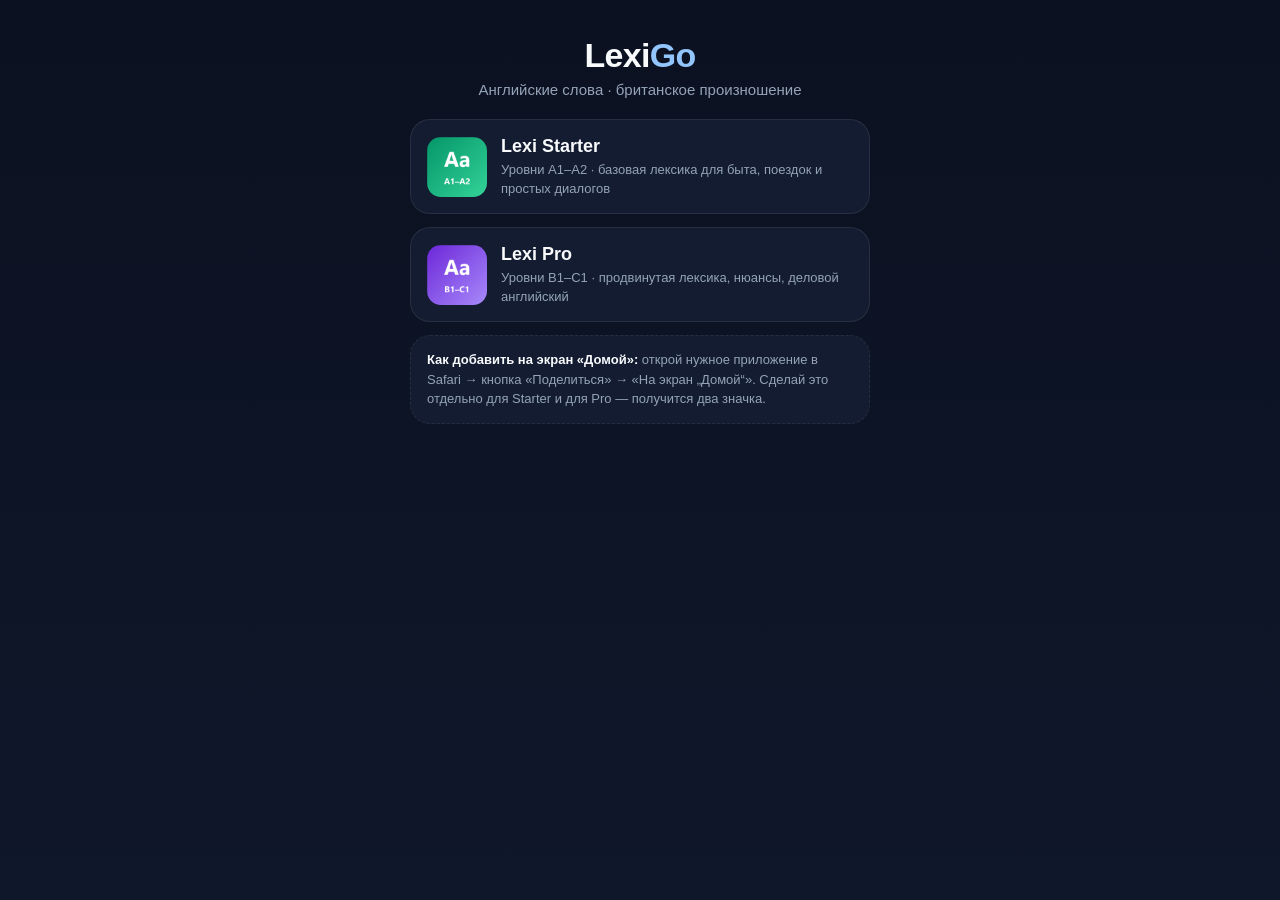
==== index.html @ 26621e14 "Add LexiGo Starter and Pro apps" ====
<!DOCTYPE html>
<html lang="ru">
<head>
  <meta charset="UTF-8" />
  <meta name="viewport" content="width=device-width, initial-scale=1.0, viewport-fit=cover" />
  <meta name="apple-mobile-web-app-capable" content="yes" />
  <meta name="apple-mobile-web-app-status-bar-style" content="black-translucent" />
  <meta name="apple-mobile-web-app-title" content="LexiGo" />
  <meta name="theme-color" content="#0b1120" />
  <link rel="apple-touch-icon" href="icon-starter.png" />
  <title>LexiGo</title>
  <link rel="stylesheet" href="app.css" />
  <style>
    :root { --accent: #3b82f6; --accent-soft: #93c5fd; --accent-ink: #fff; }
    .hero { text-align: center; padding: 28px 0 8px; }
    .hero h1 { font-size: 34px; margin: 0 0 6px; letter-spacing: -0.02em; }
    .hero h1 span { color: var(--accent-soft); }
    .hero p { color: var(--muted); margin: 0; font-size: 15px; }
    .app-link {
      display: flex; align-items: center; gap: 14px;
      background: var(--card); border: 1px solid var(--border); border-radius: var(--radius);
      padding: 16px; color: var(--text); text-decoration: none;
    }
    .app-link:active { transform: scale(0.98); }
    .app-link img { width: 60px; height: 60px; border-radius: 14px; flex: none; }
    .app-link b { display: block; font-size: 18px; margin-bottom: 3px; }
    .app-link span { color: var(--muted); font-size: 13px; line-height: 1.35; }
    .how { background: var(--card); border: 1px dashed var(--border); border-radius: var(--radius); padding: 14px 16px; font-size: 13px; color: var(--muted); line-height: 1.5; }
    .how b { color: var(--text); }
  </style>
</head>
<body>
  <div class="app">
    <div class="hero">
      <h1>Lexi<span>Go</span></h1>
      <p>Английские слова · британское произношение</p>
    </div>

    <a class="app-link" href="starter.html">
      <img src="icon-starter.png" alt="" />
      <div><b>Lexi Starter</b><span>Уровни A1–A2 · базовая лексика для быта, поездок и простых диалогов</span></div>
    </a>

    <a class="app-link" href="pro.html">
      <img src="icon-pro.png" alt="" />
      <div><b>Lexi Pro</b><span>Уровни B1–C1 · продвинутая лексика, нюансы, деловой английский</span></div>
    </a>

    <div class="how">
      <b>Как добавить на экран «Домой»:</b> открой нужное приложение в Safari → кнопка «Поделиться» → «На экран „Домой“». Сделай это отдельно для Starter и для Pro — получится два значка.
    </div>
  </div>
</body>
</html>
---- app.css ----
:root {
  --bg: #0b1120;
  --bg-2: #0f172a;
  --card: #131c31;
  --card-2: #1b2742;
  --text: #f8fafc;
  --muted: #94a3b8;
  --ok: #22c55e;
  --bad: #ef4444;
  --border: rgba(255, 255, 255, 0.08);
  --radius: 20px;
  /* --accent, --accent-soft, --accent-ink задаются в каждой странице */
}

* { box-sizing: border-box; -webkit-tap-highlight-color: transparent; }

html { background: var(--bg); }

body {
  margin: 0;
  font-family: -apple-system, BlinkMacSystemFont, "SF Pro Display", "Segoe UI", Roboto, sans-serif;
  background: linear-gradient(180deg, var(--bg) 0%, var(--bg-2) 100%);
  color: var(--text);
  min-height: 100dvh;
  display: flex;
  justify-content: center;
  padding: calc(env(safe-area-inset-top) + 8px) 16px calc(24px + env(safe-area-inset-bottom));
  -webkit-user-select: none;
  user-select: none;
}

button { font-family: inherit; }

.app {
  width: 100%;
  max-width: 460px;
  display: flex;
  flex-direction: column;
  gap: 13px;
}

.top-bar { display: flex; align-items: center; justify-content: space-between; gap: 8px; }
.brand { font-size: 20px; font-weight: 800; letter-spacing: -0.02em; text-decoration: none; color: var(--text); }
.brand span { color: var(--accent-soft); }
.brand small { font-size: 12px; color: var(--muted); font-weight: 600; }
.top-controls { display: flex; align-items: center; gap: 6px; }

.pill-btn {
  font-size: 12px;
  font-weight: 700;
  color: #e2e8f0;
  background: var(--card-2);
  border: 1px solid var(--border);
  padding: 7px 10px;
  border-radius: 999px;
  cursor: pointer;
}

.levels { display: grid; gap: 8px; }

.level-btn, .mode-btn {
  background: var(--card);
  border: 1px solid var(--border);
  color: var(--muted);
  padding: 10px 6px;
  border-radius: 14px;
  font-weight: 700;
  font-size: 13px;
  line-height: 1.25;
  cursor: pointer;
  transition: 0.15s ease;
}
.level-btn small { display: block; font-size: 11px; font-weight: 600; opacity: 0.85; margin-top: 2px; }

.level-btn.active {
  background: var(--accent);
  color: var(--accent-ink);
  border-color: transparent;
}

.modes { display: grid; grid-template-columns: repeat(3, 1fr); gap: 8px; }
.mode-btn { font-size: 12px; font-weight: 600; }
.mode-btn.active { background: var(--card-2); color: #fff; border-color: var(--accent-soft); }

.progress-wrap { display: flex; align-items: center; gap: 10px; font-size: 12px; color: var(--muted); }
.progress-bar { flex: 1; height: 7px; background: var(--card); border-radius: 999px; overflow: hidden; }
.progress-fill { height: 100%; width: 0%; background: var(--accent); transition: width 0.25s ease; }

.flashcard, .quiz-card {
  background: var(--card);
  border: 1px solid var(--border);
  border-radius: var(--radius);
  padding: 22px 18px;
  box-shadow: 0 16px 40px rgba(0, 0, 0, 0.35);
}

.flashcard {
  min-height: 300px;
  display: flex;
  flex-direction: column;
  justify-content: space-between;
  cursor: pointer;
}

.label {
  font-size: 12px;
  text-transform: uppercase;
  letter-spacing: 0.06em;
  color: var(--muted);
  margin-bottom: 6px;
  text-align: center;
}

.word-en { font-size: 34px; font-weight: 800; letter-spacing: -0.02em; margin: 6px 0; text-align: center; overflow-wrap: anywhere; }
.ru-trans { font-size: 19px; font-weight: 700; color: var(--accent-soft); text-align: center; margin-bottom: 14px; }

.center { display: flex; justify-content: center; }

.audio-btn {
  display: inline-flex;
  align-items: center;
  gap: 8px;
  background: var(--card-2);
  color: #fff;
  border: 1px solid var(--accent-soft);
  padding: 11px 20px;
  border-radius: 999px;
  font-size: 15px;
  font-weight: 600;
  cursor: pointer;
}
.audio-btn:active, .btn:active, .opt-btn:active { transform: scale(0.97); }

.answer-box { margin-top: 16px; padding-top: 14px; border-top: 1px dashed var(--border); text-align: center; }
.word-ru { font-size: 22px; font-weight: 700; margin-bottom: 10px; }
.example-en { font-size: 15px; color: #e2e8f0; margin-bottom: 4px; }
.example-ru { font-size: 13px; color: var(--muted); }
.hint { font-size: 12px; color: var(--muted); text-align: center; margin-top: 14px; }

.actions { display: grid; grid-template-columns: 1fr 1fr; gap: 10px; margin-top: 12px; }

.btn { border: none; border-radius: 16px; padding: 15px 14px; font-size: 15px; font-weight: 700; cursor: pointer; }
.btn-hard { background: rgba(239, 68, 68, 0.16); color: #fca5a5; border: 1px solid rgba(239, 68, 68, 0.35); }
.btn-easy { background: rgba(34, 197, 94, 0.16); color: #86efac; border: 1px solid rgba(34, 197, 94, 0.35); }
.btn-primary { background: var(--accent); color: var(--accent-ink); width: 100%; }

.quiz-card { display: flex; flex-direction: column; gap: 14px; }
.quiz-word { font-size: 28px; font-weight: 800; text-align: center; overflow-wrap: anywhere; }
.quiz-trans { margin: 6px 0 10px; }
.options { display: flex; flex-direction: column; gap: 9px; }

.opt-btn {
  width: 100%;
  text-align: left;
  background: var(--card-2);
  border: 1px solid var(--border);
  color: var(--text);
  padding: 13px 15px;
  border-radius: 14px;
  font-size: 16px;
  font-weight: 600;
  cursor: pointer;
}
.opt-btn .sub { font-size: 13px; color: var(--accent-soft); margin-top: 3px; font-weight: 600; }
.opt-btn.correct { background: rgba(34, 197, 94, 0.22); border-color: var(--ok); color: #bbf7d0; }
.opt-btn.wrong { background: rgba(239, 68, 68, 0.22); border-color: var(--bad); color: #fecaca; }
.opt-btn:disabled { cursor: default; }

.feedback { min-height: 42px; text-align: center; font-size: 14px; color: #cbd5e1; display: flex; align-items: center; justify-content: center; flex-wrap: wrap; gap: 4px; }

.footer-note { font-size: 11px; color: var(--muted); text-align: center; margin-top: 4px; }
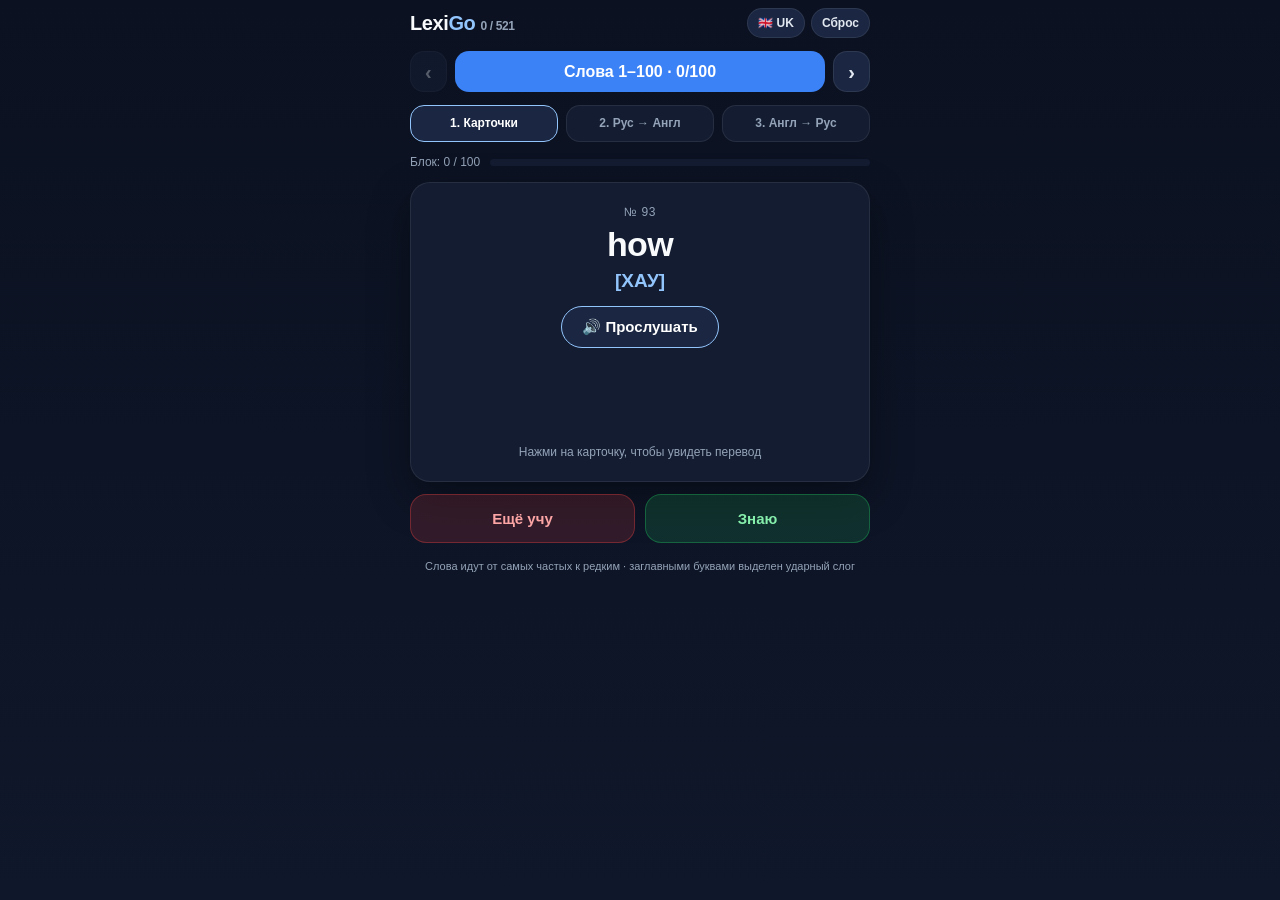
==== commit 9b405553: "Single LexiGo app: words 1-521 in frequency blocks" ====
--- a/index.html
+++ b/index.html
@@ -4,51 +4,51 @@
   <meta charset="UTF-8" />
   <meta name="viewport" content="width=device-width, initial-scale=1.0, viewport-fit=cover" />
   <meta name="apple-mobile-web-app-capable" content="yes" />
+  <meta name="mobile-web-app-capable" content="yes" />
   <meta name="apple-mobile-web-app-status-bar-style" content="black-translucent" />
   <meta name="apple-mobile-web-app-title" content="LexiGo" />
   <meta name="theme-color" content="#0b1120" />
-  <link rel="apple-touch-icon" href="icon-starter.png" />
+  <link rel="apple-touch-icon" href="icon.png" />
+  <link rel="icon" href="icon.png" />
   <title>LexiGo</title>
   <link rel="stylesheet" href="app.css" />
   <style>
-    :root { --accent: #3b82f6; --accent-soft: #93c5fd; --accent-ink: #fff; }
-    .hero { text-align: center; padding: 28px 0 8px; }
-    .hero h1 { font-size: 34px; margin: 0 0 6px; letter-spacing: -0.02em; }
-    .hero h1 span { color: var(--accent-soft); }
-    .hero p { color: var(--muted); margin: 0; font-size: 15px; }
-    .app-link {
-      display: flex; align-items: center; gap: 14px;
-      background: var(--card); border: 1px solid var(--border); border-radius: var(--radius);
-      padding: 16px; color: var(--text); text-decoration: none;
-    }
-    .app-link:active { transform: scale(0.98); }
-    .app-link img { width: 60px; height: 60px; border-radius: 14px; flex: none; }
-    .app-link b { display: block; font-size: 18px; margin-bottom: 3px; }
-    .app-link span { color: var(--muted); font-size: 13px; line-height: 1.35; }
-    .how { background: var(--card); border: 1px dashed var(--border); border-radius: var(--radius); padding: 14px 16px; font-size: 13px; color: var(--muted); line-height: 1.5; }
-    .how b { color: var(--text); }
+    :root { --accent: #3b82f6; --accent-soft: #93c5fd; --accent-ink: #ffffff; }
   </style>
 </head>
 <body>
   <div class="app">
-    <div class="hero">
-      <h1>Lexi<span>Go</span></h1>
-      <p>Английские слова · британское произношение</p>
+    <div class="top-bar">
+      <div class="brand">Lexi<span>Go</span> <small id="totalBadge"></small></div>
+      <div class="top-controls">
+        <button class="pill-btn" id="accentBtn" type="button">🇬🇧 UK</button>
+        <button class="pill-btn" id="resetBtn" type="button">Сброс</button>
+      </div>
     </div>
 
-    <a class="app-link" href="starter.html">
-      <img src="icon-starter.png" alt="" />
-      <div><b>Lexi Starter</b><span>Уровни A1–A2 · базовая лексика для быта, поездок и простых диалогов</span></div>
-    </a>
+    <div class="block-bar">
+      <button class="pill-btn arrow" id="prevBlock" type="button" aria-label="Предыдущий блок">‹</button>
+      <select id="blockSelect" class="block-select" aria-label="Блок слов"></select>
+      <button class="pill-btn arrow" id="nextBlock" type="button" aria-label="Следующий блок">›</button>
+    </div>
 
-    <a class="app-link" href="pro.html">
-      <img src="icon-pro.png" alt="" />
-      <div><b>Lexi Pro</b><span>Уровни B1–C1 · продвинутая лексика, нюансы, деловой английский</span></div>
-    </a>
+    <div class="modes" id="modesBar">
+      <button class="mode-btn" data-mode="cards" type="button">1. Карточки</button>
+      <button class="mode-btn" data-mode="ru2en" type="button">2. Рус → Англ</button>
+      <button class="mode-btn" data-mode="en2ru" type="button">3. Англ → Рус</button>
+    </div>
 
-    <div class="how">
-      <b>Как добавить на экран «Домой»:</b> открой нужное приложение в Safari → кнопка «Поделиться» → «На экран „Домой“». Сделай это отдельно для Starter и для Pro — получится два значка.
+    <div class="progress-wrap">
+      <span id="progressText"></span>
+      <div class="progress-bar"><div class="progress-fill" id="progressFill"></div></div>
     </div>
+
+    <div id="stage"></div>
+    <div class="footer-note">Слова идут от самых частых к редким · заглавными буквами выделен ударный слог</div>
   </div>
+
+  <script src="words-01.js"></script>
+  <script src="words-02.js"></script>
+  <script src="app.js"></script>
 </body>
 </html>
--- a/app.css
+++ b/app.css
@@ -76,6 +76,26 @@
   background: var(--accent);
   color: var(--accent-ink);
   border-color: transparent;
+}
+
+.block-bar { display: flex; gap: 8px; align-items: stretch; }
+.block-bar .arrow { font-size: 20px; line-height: 1; padding: 0 14px; border-radius: 14px; }
+.block-bar .arrow:disabled { opacity: 0.35; }
+.block-select {
+  flex: 1;
+  min-width: 0;
+  appearance: none;
+  -webkit-appearance: none;
+  background: var(--accent);
+  color: var(--accent-ink);
+  border: none;
+  border-radius: 14px;
+  padding: 12px 14px;
+  font-size: 16px;
+  font-weight: 700;
+  font-family: inherit;
+  text-align: center;
+  text-align-last: center;
 }
 
 .modes { display: grid; grid-template-columns: repeat(3, 1fr); gap: 8px; }
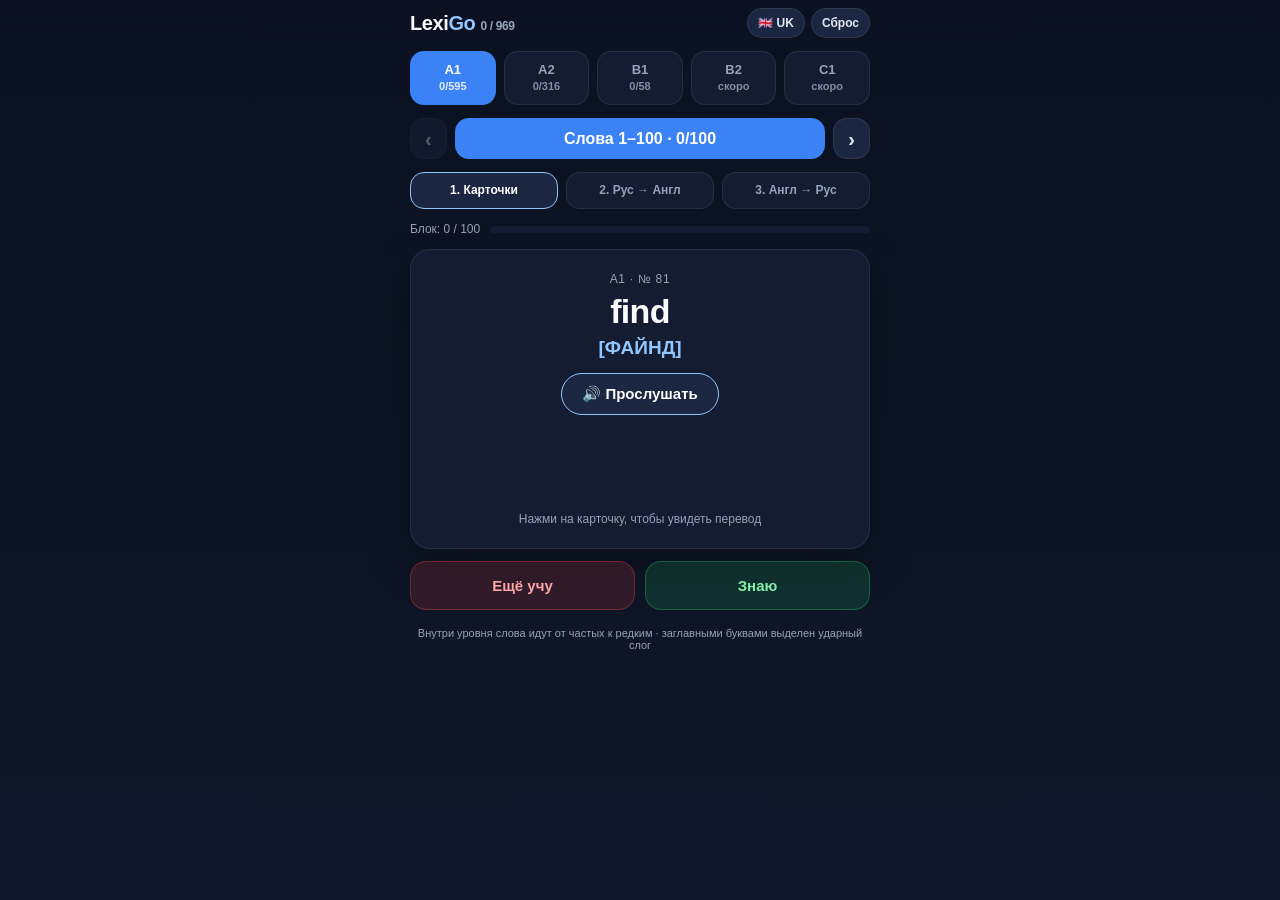
==== commit bc4927c1: "Add A1-C1 levels, words up to 969" ====
--- a/index.html
+++ b/index.html
@@ -26,6 +26,8 @@
       </div>
     </div>
 
+    <div class="levels" id="levelsBar" style="grid-template-columns: repeat(5, 1fr)"></div>
+
     <div class="block-bar">
       <button class="pill-btn arrow" id="prevBlock" type="button" aria-label="Предыдущий блок">‹</button>
       <select id="blockSelect" class="block-select" aria-label="Блок слов"></select>
@@ -44,11 +46,14 @@
     </div>
 
     <div id="stage"></div>
-    <div class="footer-note">Слова идут от самых частых к редким · заглавными буквами выделен ударный слог</div>
+    <div class="footer-note">Внутри уровня слова идут от частых к редким · заглавными буквами выделен ударный слог</div>
   </div>
 
   <script src="words-01.js"></script>
   <script src="words-02.js"></script>
+  <script src="words-03.js"></script>
+  <script src="words-04.js"></script>
+  <script src="levels.js"></script>
   <script src="app.js"></script>
 </body>
 </html>
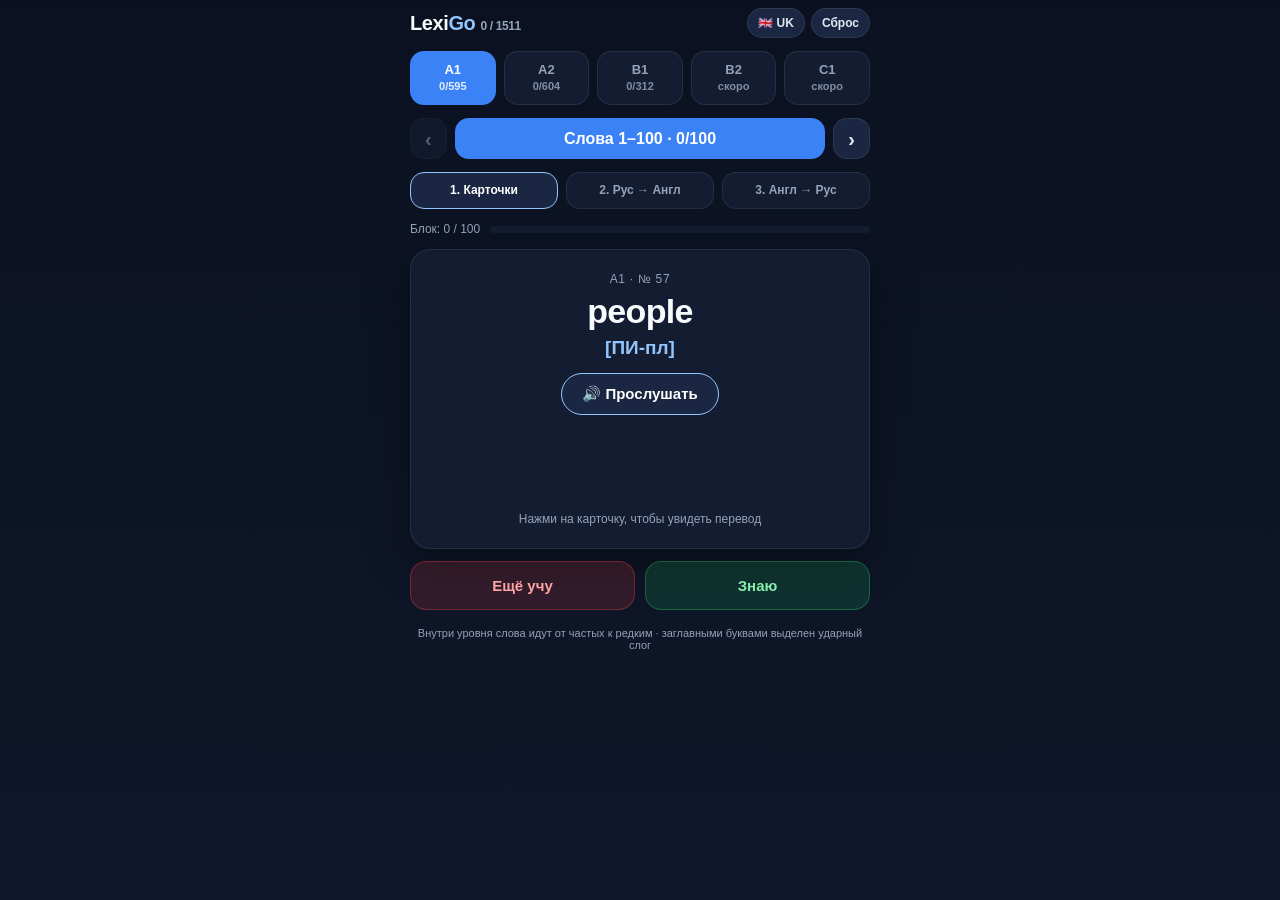
==== commit 172c109e: "Add A2 and B1 batches, 1511 words" ====
--- a/index.html
+++ b/index.html
@@ -53,6 +53,8 @@
   <script src="words-02.js"></script>
   <script src="words-03.js"></script>
   <script src="words-04.js"></script>
+  <script src="words-05.js"></script>
+  <script src="words-06.js"></script>
   <script src="levels.js"></script>
   <script src="app.js"></script>
 </body>
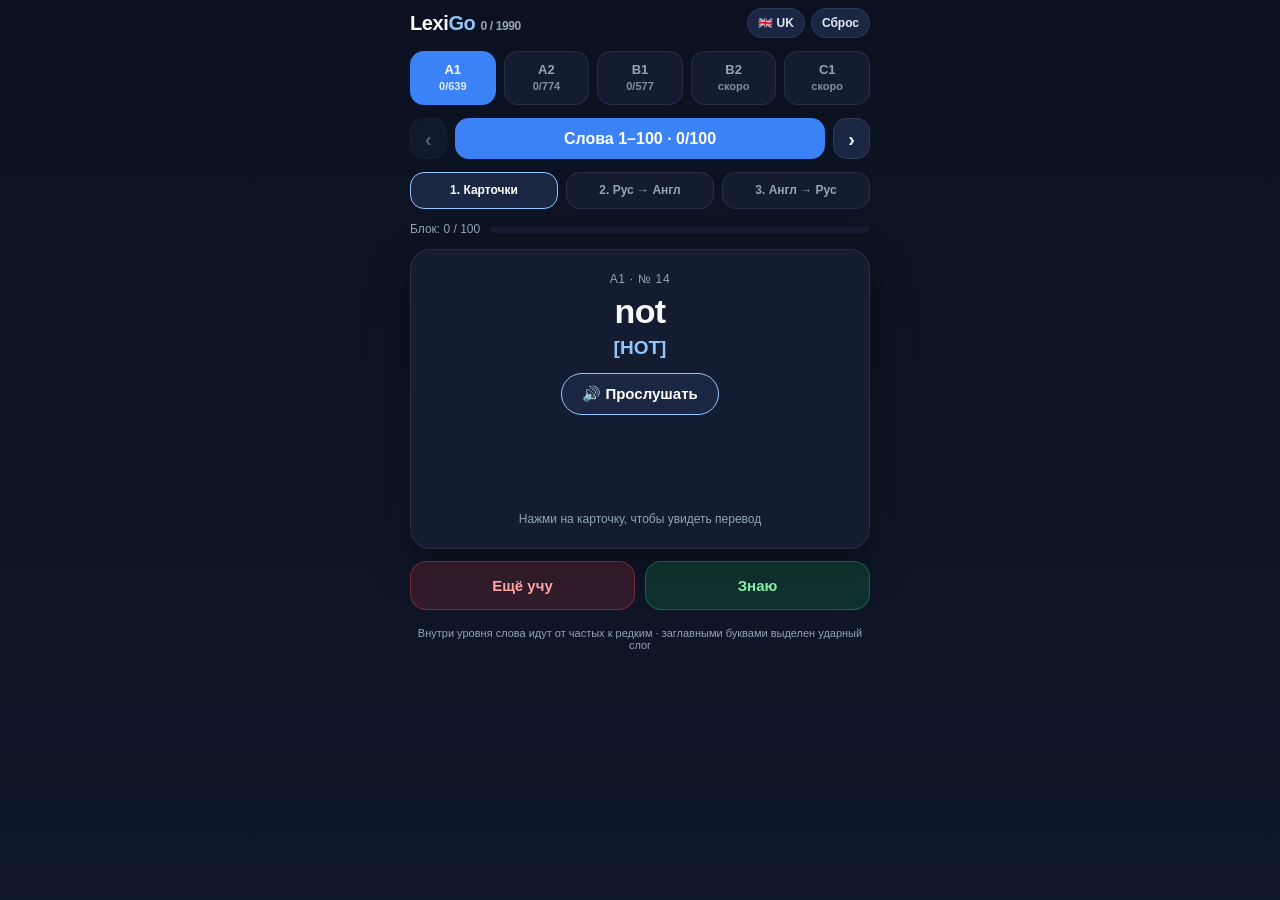
==== commit ae78df76: "Add batches 7-8: A1 gaps, A2, B1 (1990 words)" ====
--- a/index.html
+++ b/index.html
@@ -55,6 +55,8 @@
   <script src="words-04.js"></script>
   <script src="words-05.js"></script>
   <script src="words-06.js"></script>
+  <script src="words-07.js"></script>
+  <script src="words-08.js"></script>
   <script src="levels.js"></script>
   <script src="app.js"></script>
 </body>
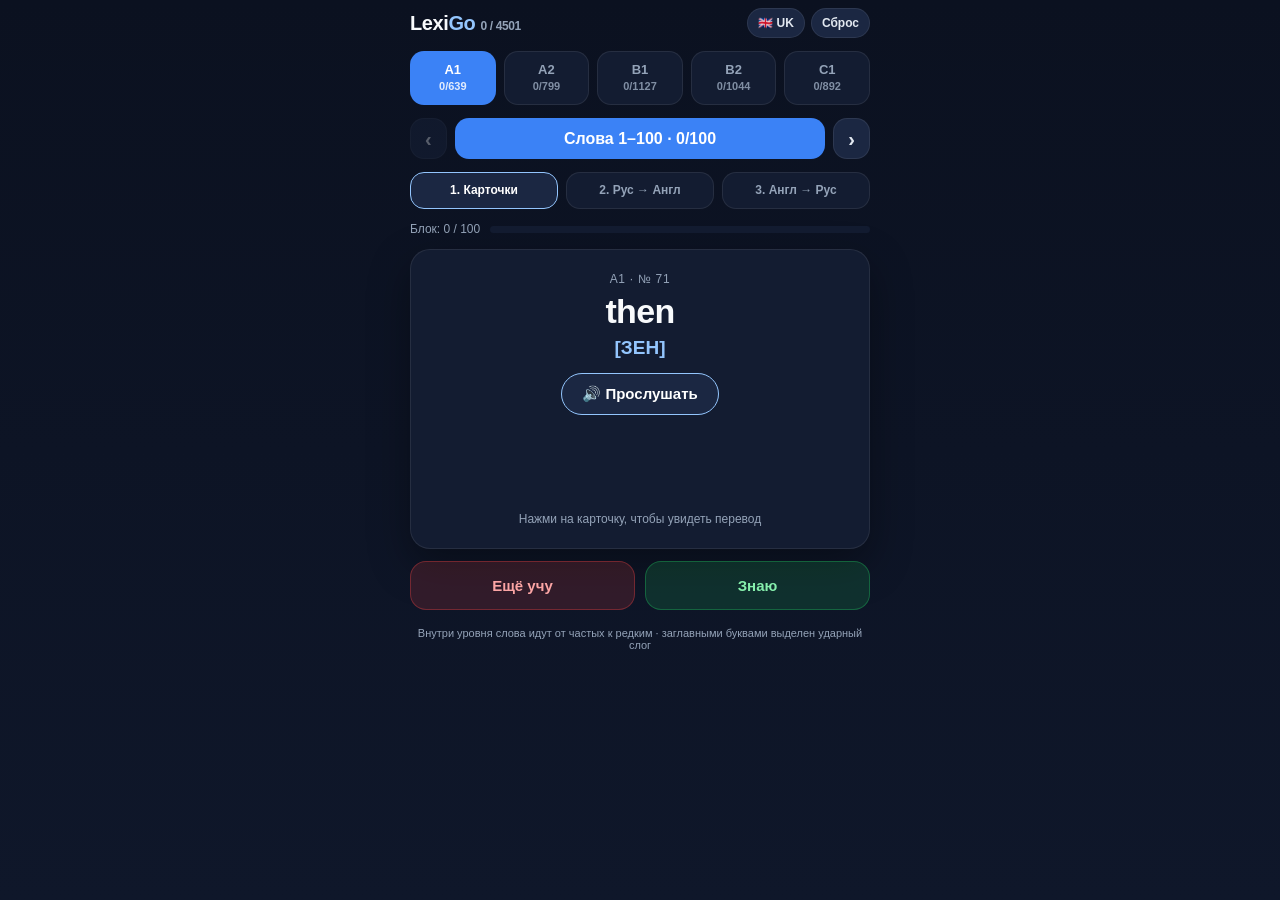
==== commit 10ded558: "Complete dictionary: 4501 words A1-C1" ====
--- a/index.html
+++ b/index.html
@@ -57,6 +57,18 @@
   <script src="words-06.js"></script>
   <script src="words-07.js"></script>
   <script src="words-08.js"></script>
+  <script src="words-09.js"></script>
+  <script src="words-10.js"></script>
+  <script src="words-11.js"></script>
+  <script src="words-12.js"></script>
+  <script src="words-13.js"></script>
+  <script src="words-14.js"></script>
+  <script src="words-15.js"></script>
+  <script src="words-16.js"></script>
+  <script src="words-17.js"></script>
+  <script src="words-18.js"></script>
+  <script src="words-19.js"></script>
+  <script src="words-20.js"></script>
   <script src="levels.js"></script>
   <script src="app.js"></script>
 </body>
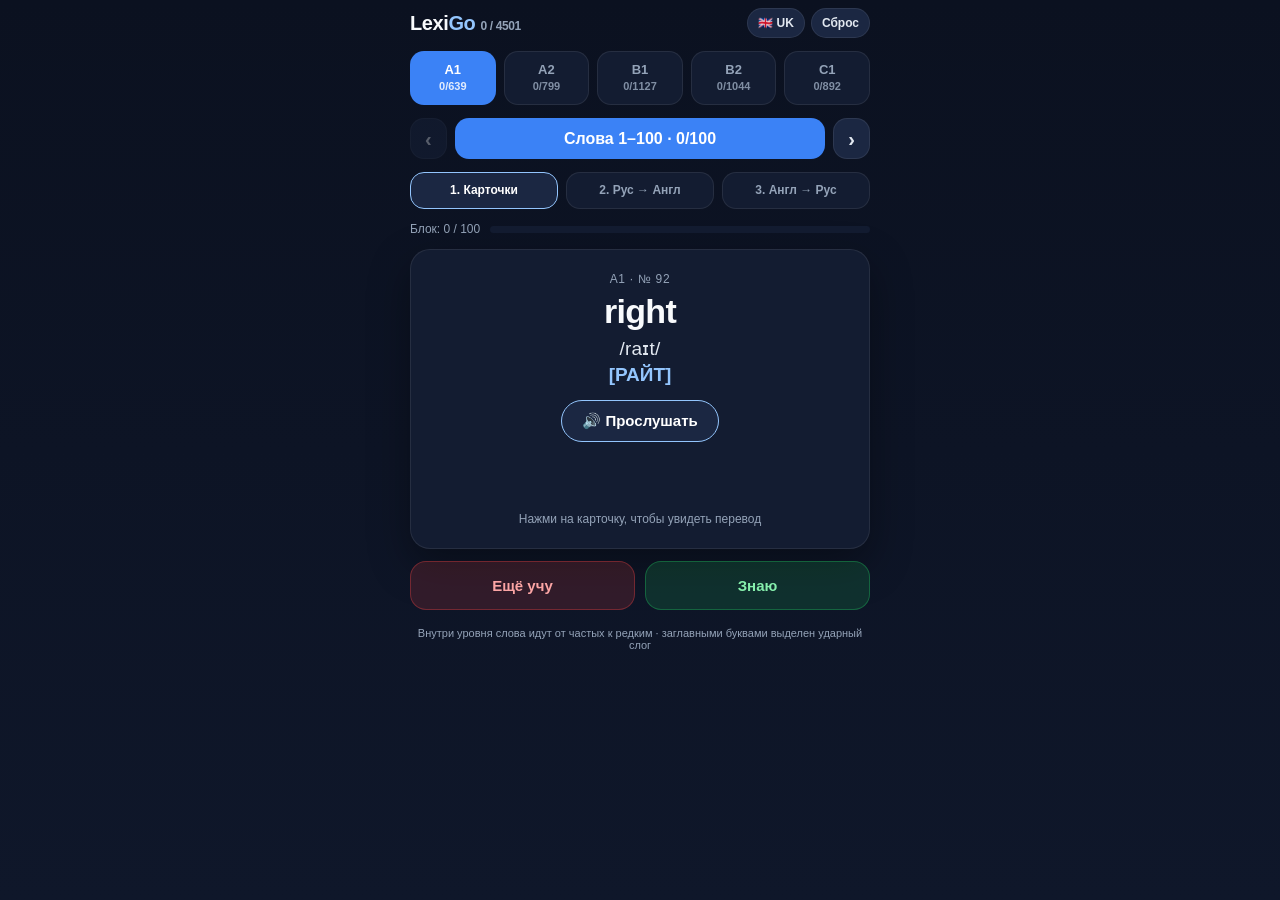
==== commit 9c683e0a: "Add British IPA transcription for all words" ====
--- a/index.html
+++ b/index.html
@@ -70,6 +70,16 @@
   <script src="words-19.js"></script>
   <script src="words-20.js"></script>
   <script src="levels.js"></script>
+  <script src="ipa-01.js"></script>
+  <script src="ipa-02.js"></script>
+  <script src="ipa-03.js"></script>
+  <script src="ipa-04.js"></script>
+  <script src="ipa-05.js"></script>
+  <script src="ipa-06.js"></script>
+  <script src="ipa-07.js"></script>
+  <script src="ipa-08.js"></script>
+  <script src="ipa-09.js"></script>
+  <script src="ipa-10.js"></script>
   <script src="app.js"></script>
 </body>
 </html>
--- a/app.css
+++ b/app.css
@@ -136,6 +136,16 @@
 
 .center { display: flex; justify-content: center; }
 
+.ipa {
+  font-family: "Charis SIL", "Doulos SIL", "Lucida Sans Unicode", "Segoe UI", -apple-system, sans-serif;
+  font-size: 19px;
+  color: #e2e8f0;
+  text-align: center;
+  margin-bottom: 4px;
+  letter-spacing: 0.01em;
+}
+.ipa-inline { font-family: "Lucida Sans Unicode", "Segoe UI", -apple-system, sans-serif; color: #e2e8f0; }
+
 .audio-btn {
   display: inline-flex;
   align-items: center;
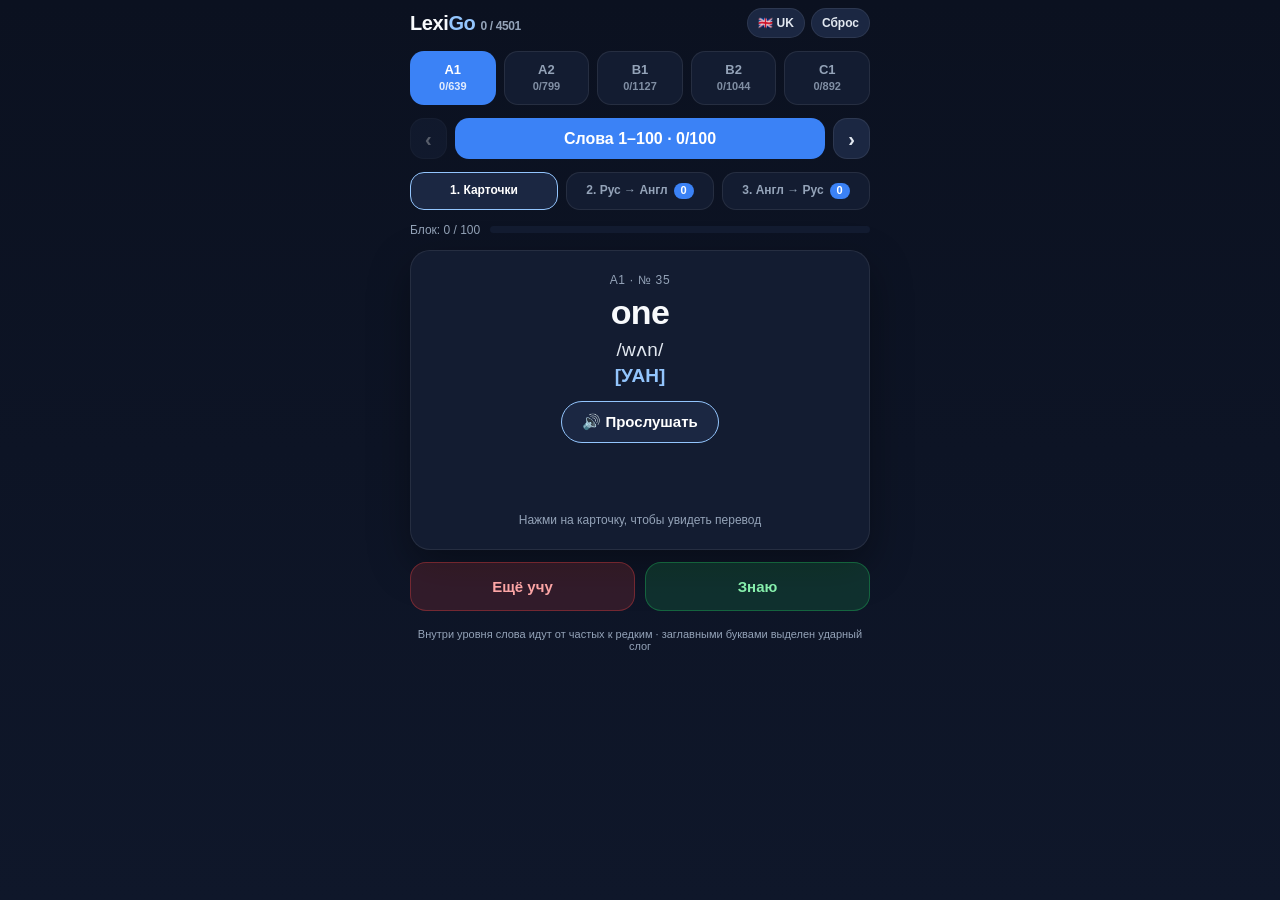
==== commit b3ae7a6e: "Quizzes use only words marked "Ещё учу"" ====
--- a/index.html
+++ b/index.html
@@ -39,6 +39,8 @@
       <button class="mode-btn" data-mode="ru2en" type="button">2. Рус → Англ</button>
       <button class="mode-btn" data-mode="en2ru" type="button">3. Англ → Рус</button>
     </div>
+
+    <div class="study-info" id="studyInfo" style="display:none"></div>
 
     <div class="progress-wrap">
       <span id="progressText"></span>
--- a/app.css
+++ b/app.css
@@ -101,6 +101,28 @@
 .modes { display: grid; grid-template-columns: repeat(3, 1fr); gap: 8px; }
 .mode-btn { font-size: 12px; font-weight: 600; }
 .mode-btn.active { background: var(--card-2); color: #fff; border-color: var(--accent-soft); }
+.mode-count {
+  display: inline-block;
+  margin-left: 6px;
+  min-width: 20px;
+  padding: 1px 6px;
+  border-radius: 999px;
+  background: var(--accent);
+  color: var(--accent-ink);
+  font-size: 11px;
+  font-weight: 700;
+}
+.study-info {
+  font-size: 13px;
+  color: var(--muted);
+  text-align: center;
+  background: var(--card);
+  border: 1px solid var(--border);
+  border-radius: 14px;
+  padding: 10px 12px;
+  line-height: 1.4;
+}
+.quiz-card .btn-easy { width: 100%; }
 
 .progress-wrap { display: flex; align-items: center; gap: 10px; font-size: 12px; color: var(--muted); }
 .progress-bar { flex: 1; height: 7px; background: var(--card); border-radius: 999px; overflow: hidden; }
